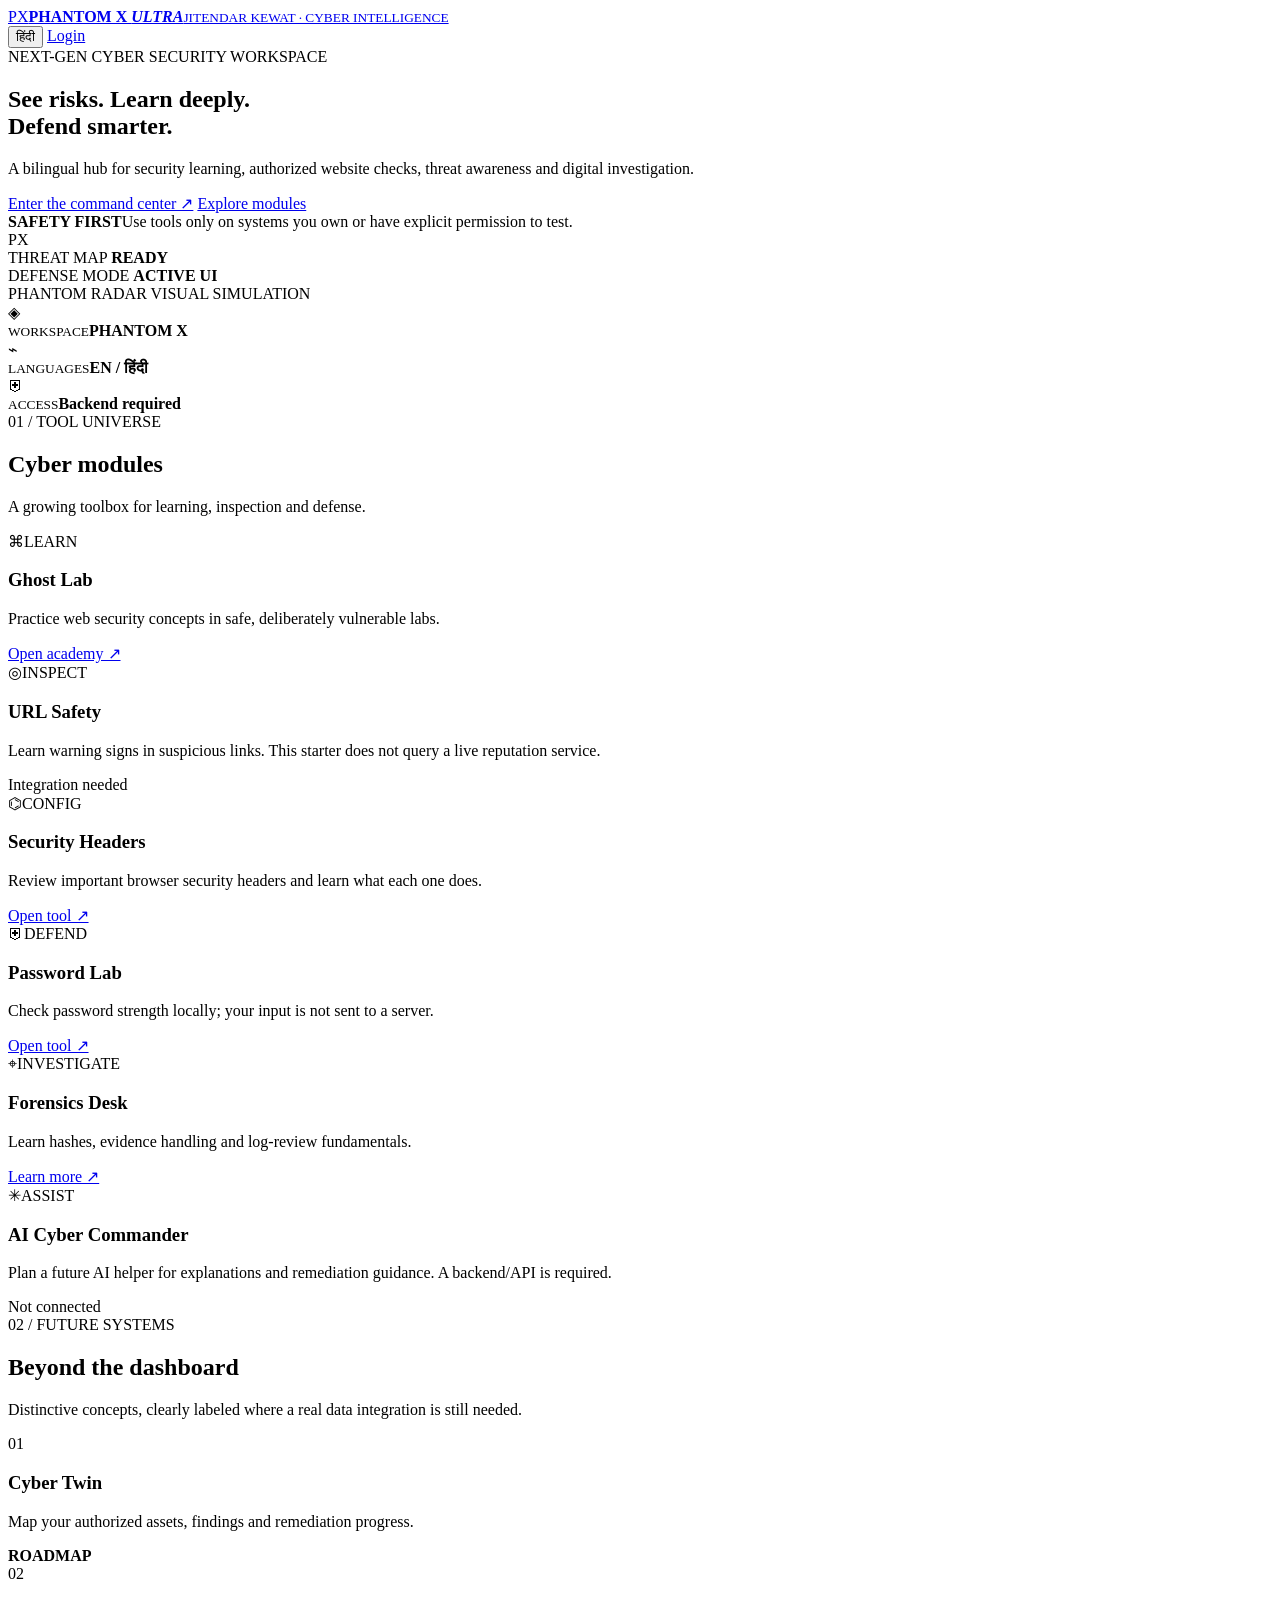
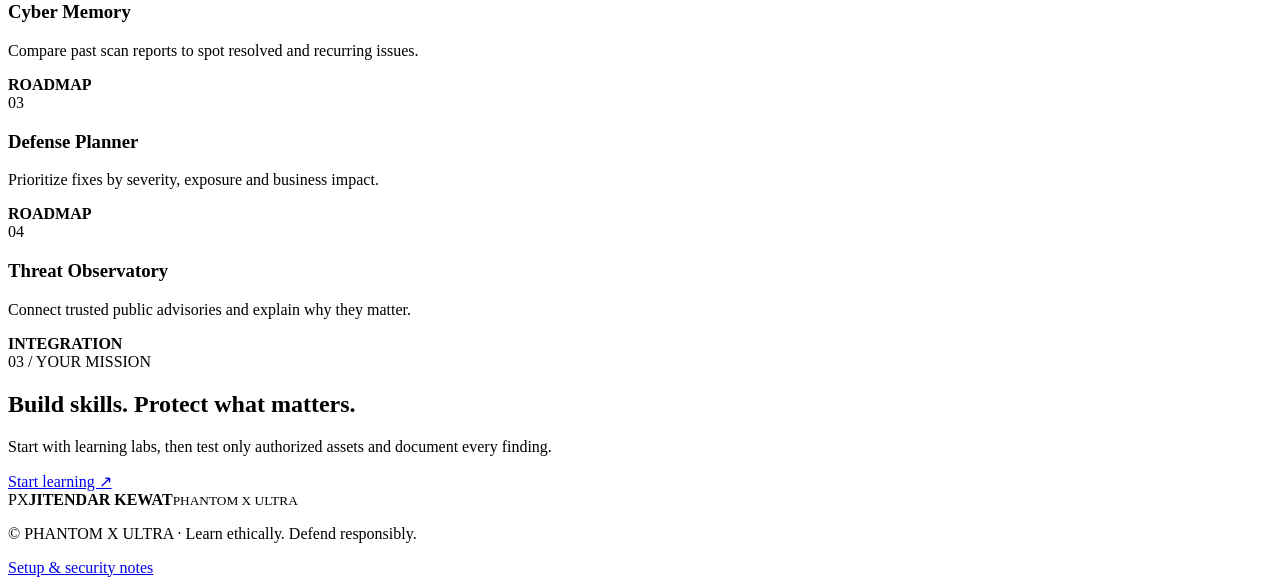
==== index.html @ da74acd2 "Add files via upload" ====
<!doctype html>
<html lang="en">
<head>
  <meta charset="utf-8">
  <meta name="viewport" content="width=device-width,initial-scale=1">
  <meta name="theme-color" content="#050909">
  <meta name="description" content="PHANTOM X ULTRA — bilingual cyber security learning and authorized testing workspace.">
  <title>PHANTOM X ULTRA | JITENDAR KEWAT</title>
  <link rel="stylesheet" href="css/style.css">
</head>
<body>
  <div class="scanlines" aria-hidden="true"></div>
  <header class="topbar">
    <a class="brand" href="index.html" aria-label="Phantom X home">
      <span class="brand-mark">PX</span><span><strong>PHANTOM X <em>ULTRA</em></strong><small>JITENDAR KEWAT · CYBER INTELLIGENCE</small></span>
    </a>
    <div class="top-actions">
      <button id="languageBtn" class="ghost" type="button">हिंदी</button>
      <a class="button button-outline" href="login.html" data-i18n="login">Login</a>
    </div>
  </header>

  <main>
    <section class="hero wrap">
      <div class="hero-copy">
        <div class="eyebrow"><span class="pulse"></span><span data-i18n="eyebrow">NEXT-GEN CYBER SECURITY WORKSPACE</span></div>
        <h1 data-i18n="heroTitle">See risks. Learn deeply.<br><span>Defend smarter.</span></h1>
        <p data-i18n="heroText">A bilingual hub for security learning, authorized website checks, threat awareness and digital investigation.</p>
        <div class="hero-actions">
          <a class="button button-primary" href="login.html" data-i18n="getStarted">Enter the command center ↗</a>
          <a class="button button-outline" href="#modules" data-i18n="explore">Explore modules</a>
        </div>
        <div class="notice"><b>SAFETY FIRST</b><span data-i18n="notice">Use tools only on systems you own or have explicit permission to test.</span></div>
      </div>
      <div class="orb-panel" aria-label="Decorative cyber globe">
        <div class="orbit orbit-one"></div><div class="orbit orbit-two"></div>
        <div class="globe"><div class="globe-grid"></div><span class="globe-core">PX</span></div>
        <div class="radar-sweep"></div><span class="node node-a"></span><span class="node node-b"></span><span class="node node-c"></span>
        <div class="floating-tag tag-a">THREAT MAP <b>READY</b></div>
        <div class="floating-tag tag-b">DEFENSE MODE <b>ACTIVE UI</b></div>
        <div class="orb-caption">PHANTOM RADAR <span>VISUAL SIMULATION</span></div>
      </div>
    </section>

    <section class="wrap status-grid" aria-label="Platform status">
      <article class="status-card"><span class="status-icon">◈</span><div><small data-i18n="workspace">WORKSPACE</small><strong>PHANTOM X</strong></div><span class="status-dot"></span></article>
      <article class="status-card"><span class="status-icon">⌁</span><div><small data-i18n="language">LANGUAGES</small><strong>EN / हिंदी</strong></div><span class="status-dot"></span></article>
      <article class="status-card"><span class="status-icon">⛨</span><div><small data-i18n="access">ACCESS</small><strong data-i18n="backendRequired">Backend required</strong></div><span class="status-dot amber"></span></article>
    </section>

    <section id="modules" class="wrap section">
      <div class="section-heading"><div><div class="eyebrow">01 / TOOL UNIVERSE</div><h2 data-i18n="modulesTitle">Cyber modules</h2></div><p data-i18n="modulesText">A growing toolbox for learning, inspection and defense.</p></div>
      <div class="module-grid">
        <article class="module-card featured"><div class="card-top"><span class="module-icon">⌘</span><span class="pill">LEARN</span></div><h3>Ghost Lab</h3><p data-i18n="ghostDesc">Practice web security concepts in safe, deliberately vulnerable labs.</p><a href="academy.html" class="text-link" data-i18n="openAcademy">Open academy ↗</a></article>
        <article class="module-card"><div class="card-top"><span class="module-icon">◎</span><span class="pill">INSPECT</span></div><h3>URL Safety</h3><p data-i18n="urlDesc">Learn warning signs in suspicious links. This starter does not query a live reputation service.</p><span class="text-link muted">Integration needed</span></article>
        <article class="module-card"><div class="card-top"><span class="module-icon">⌬</span><span class="pill">CONFIG</span></div><h3>Security Headers</h3><p data-i18n="headersDesc">Review important browser security headers and learn what each one does.</p><a href="tools.html#headers" class="text-link" data-i18n="openTool">Open tool ↗</a></article>
        <article class="module-card"><div class="card-top"><span class="module-icon">⛨</span><span class="pill">DEFEND</span></div><h3>Password Lab</h3><p data-i18n="passwordDesc">Check password strength locally; your input is not sent to a server.</p><a href="tools.html#password" class="text-link" data-i18n="openTool">Open tool ↗</a></article>
        <article class="module-card"><div class="card-top"><span class="module-icon">⌖</span><span class="pill">INVESTIGATE</span></div><h3>Forensics Desk</h3><p data-i18n="forensicsDesc">Learn hashes, evidence handling and log-review fundamentals.</p><a href="academy.html#forensics" class="text-link" data-i18n="learnMore">Learn more ↗</a></article>
        <article class="module-card"><div class="card-top"><span class="module-icon">✳</span><span class="pill">ASSIST</span></div><h3>AI Cyber Commander</h3><p data-i18n="aiDesc">Plan a future AI helper for explanations and remediation guidance. A backend/API is required.</p><span class="text-link muted">Not connected</span></article>
      </div>
    </section>

    <section class="wrap section future-section">
      <div class="section-heading"><div><div class="eyebrow">02 / FUTURE SYSTEMS</div><h2 data-i18n="futureTitle">Beyond the dashboard</h2></div><p data-i18n="futureText">Distinctive concepts, clearly labeled where a real data integration is still needed.</p></div>
      <div class="future-grid">
        <article class="future-card"><span>01</span><div><h3>Cyber Twin</h3><p data-i18n="twinDesc">Map your authorized assets, findings and remediation progress.</p></div><b>ROADMAP</b></article>
        <article class="future-card"><span>02</span><div><h3>Cyber Memory</h3><p data-i18n="memoryDesc">Compare past scan reports to spot resolved and recurring issues.</p></div><b>ROADMAP</b></article>
        <article class="future-card"><span>03</span><div><h3>Defense Planner</h3><p data-i18n="plannerDesc">Prioritize fixes by severity, exposure and business impact.</p></div><b>ROADMAP</b></article>
        <article class="future-card"><span>04</span><div><h3>Threat Observatory</h3><p data-i18n="threatDesc">Connect trusted public advisories and explain why they matter.</p></div><b>INTEGRATION</b></article>
      </div>
    </section>

    <section class="wrap callout"><div><div class="eyebrow">03 / YOUR MISSION</div><h2 data-i18n="missionTitle">Build skills. Protect what matters.</h2><p data-i18n="missionText">Start with learning labs, then test only authorized assets and document every finding.</p></div><a class="button button-primary" href="academy.html" data-i18n="startLearning">Start learning ↗</a></section>
  </main>
  <footer class="wrap footer"><div class="brand small-brand"><span class="brand-mark">PX</span><span><strong>JITENDAR KEWAT</strong><small>PHANTOM X ULTRA</small></span></div><p>© <span id="year"></span> PHANTOM X ULTRA · <span data-i18n="footerText">Learn ethically. Defend responsibly.</span></p><a href="README.html">Setup & security notes</a></footer>
  <script src="js/app.js"></script>
</body>
</html>
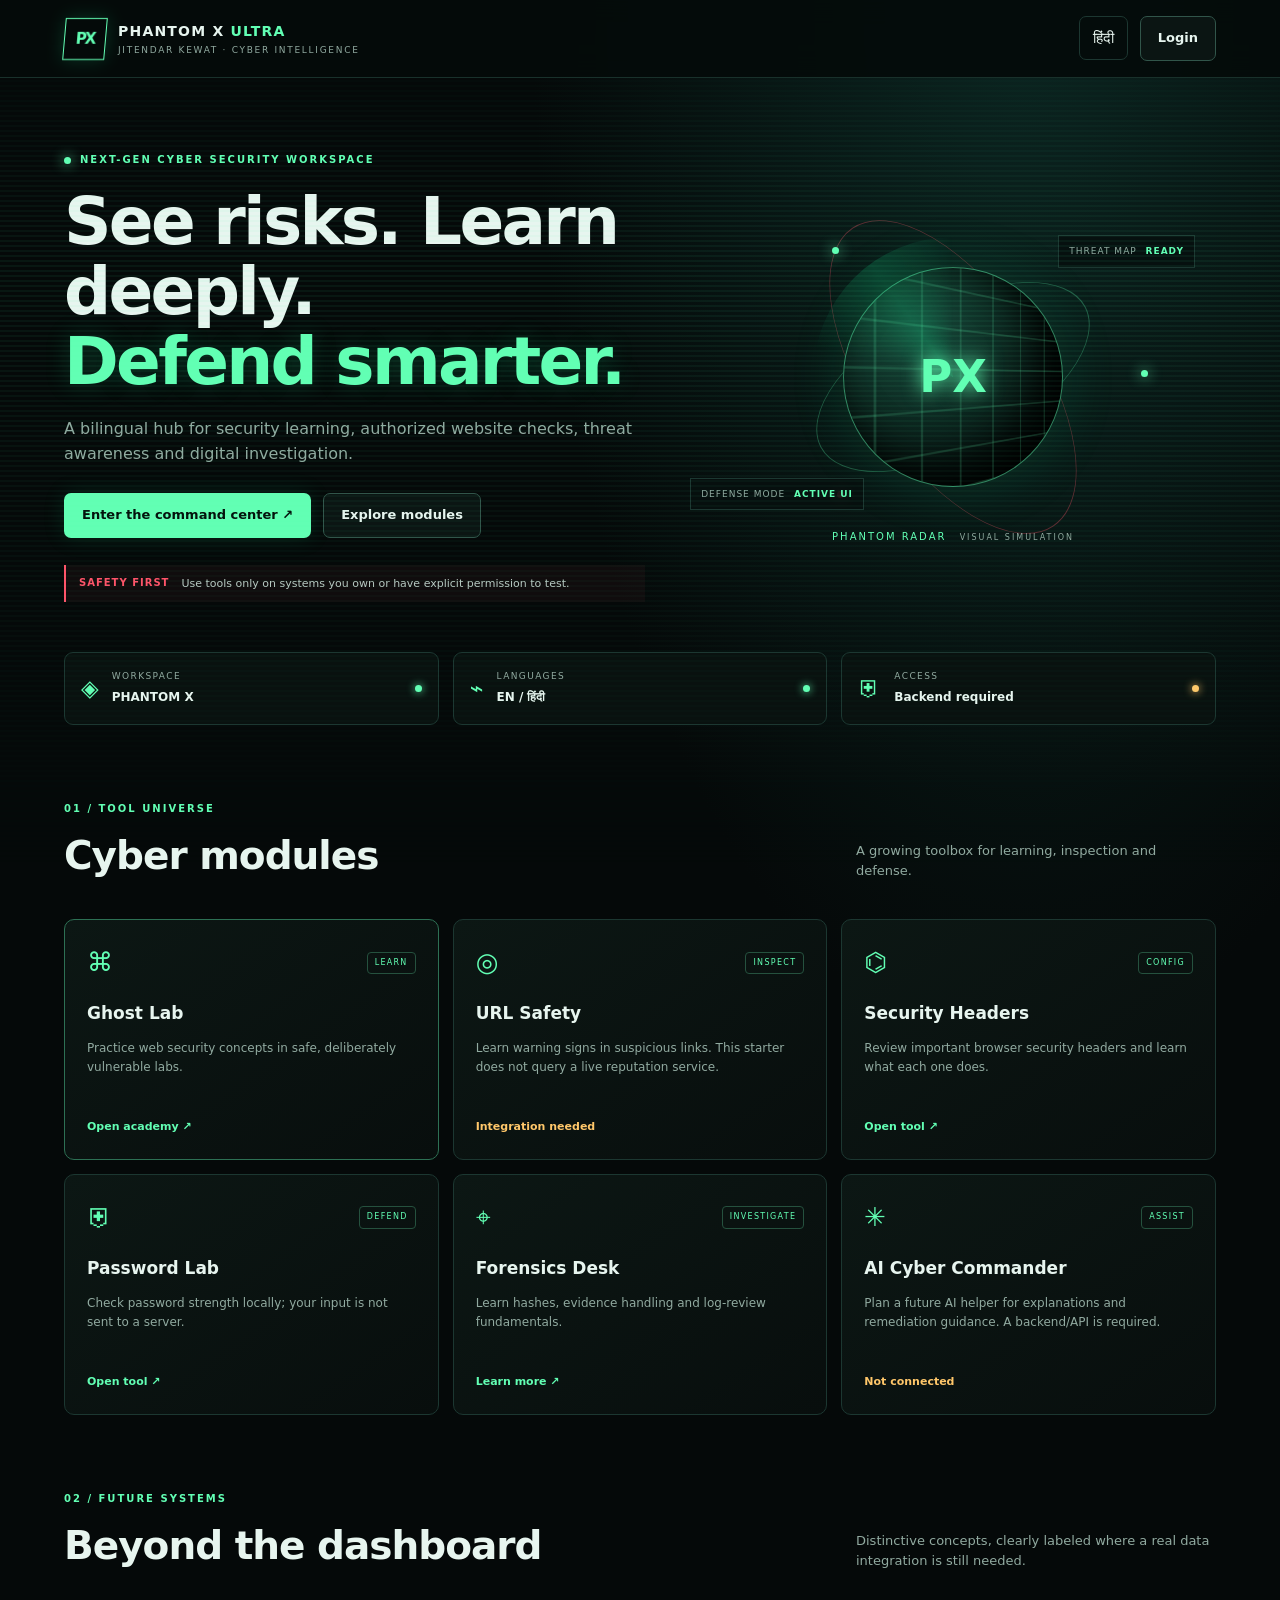
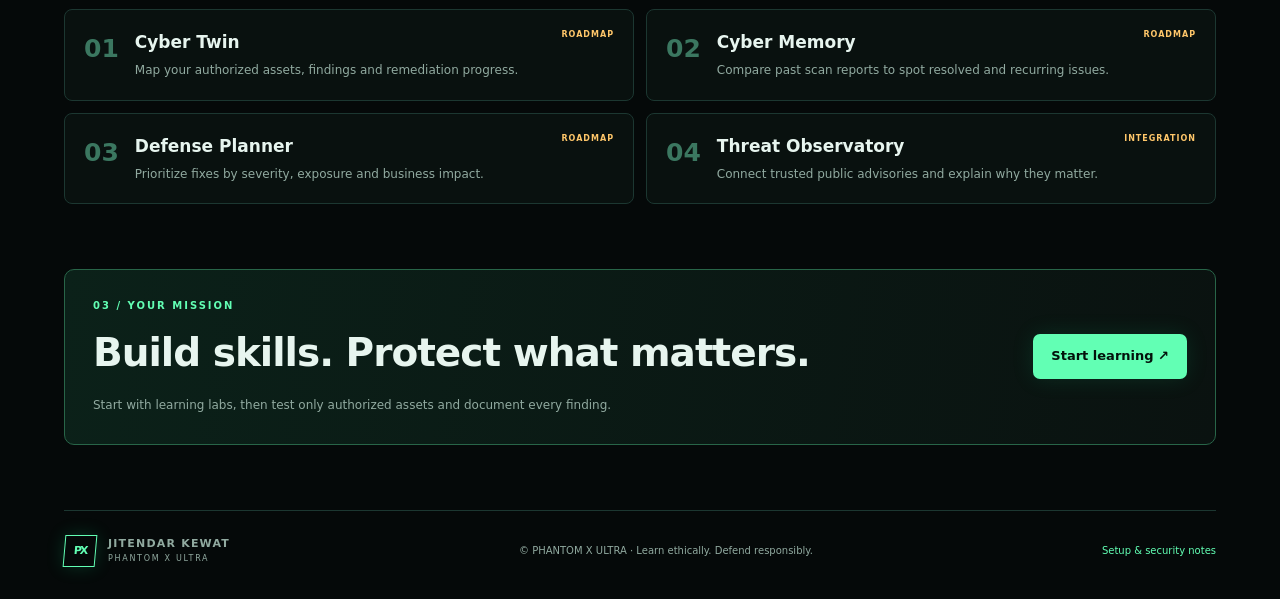
==== commit 8853747f: "Update index.html" ====
--- a/index.html
+++ b/index.html
@@ -6,7 +6,7 @@
   <meta name="theme-color" content="#050909">
   <meta name="description" content="PHANTOM X ULTRA — bilingual cyber security learning and authorized testing workspace.">
   <title>PHANTOM X ULTRA | JITENDAR KEWAT</title>
-  <link rel="stylesheet" href="css/style.css">
+  <link rel="stylesheet" href="./style.css">
 </head>
 <body>
   <div class="scanlines" aria-hidden="true"></div>
--- a/style.css
+++ b/style.css
@@ -0,0 +1 @@
+:root{--bg:#050909;--panel:#0a1312;--panel2:#0d1917;--line:#1c3731;--green:#62ffb4;--green2:#16d887;--red:#ff5369;--text:#e7f5ef;--muted:#91aaa0;--amber:#ffc76a}*{box-sizing:border-box}html{scroll-behavior:smooth}body{margin:0;background:radial-gradient(ellipse at 80% 0%,#0b2420 0,transparent 34%),var(--bg);color:var(--text);font:15px/1.6 Inter,ui-sans-serif,system-ui,-apple-system,"Segoe UI",sans-serif;min-height:100vh}a{color:inherit;text-decoration:none}button,input{font:inherit}.scanlines{pointer-events:none;position:fixed;inset:0;z-index:5;opacity:.12;background:repeating-linear-gradient(0deg,transparent 0 3px,#4effb0 4px,transparent 5px);mask-image:linear-gradient(transparent,#000 30%,transparent)}.topbar{height:78px;border-bottom:1px solid #19312b;background:#050b0aeb;display:flex;align-items:center;justify-content:space-between;padding:0 max(5vw,20px);position:relative;z-index:10;backdrop-filter:blur(12px)}.brand{display:flex;align-items:center;gap:12px}.brand-mark{display:grid;place-items:center;width:42px;height:42px;border:1px solid var(--green);color:var(--green);font-weight:900;letter-spacing:-2px;box-shadow:0 0 18px #16d88730;transform:skew(-5deg)}.brand strong{display:block;letter-spacing:1.2px;font-size:14px}.brand em{font-style:normal;color:var(--green)}.brand small{display:block;font-size:9px;letter-spacing:1.7px;color:var(--muted)}.top-actions{display:flex;align-items:center;gap:12px}.ghost{background:transparent;border:1px solid var(--line);color:var(--text);padding:9px 13px;border-radius:7px;cursor:pointer}.button{display:inline-flex;justify-content:center;align-items:center;padding:11px 17px;border-radius:7px;font-weight:750;font-size:13px;border:1px solid transparent;cursor:pointer}.button-primary{background:var(--green);color:#03110b;box-shadow:0 0 22px #16d88720}.button-primary:hover{background:#a0ffd2}.button-outline{border-color:#31554a;background:#0b1513}.wrap{width:min(1160px,90%);margin-inline:auto}.hero{display:grid;grid-template-columns:1.05fr .95fr;gap:45px;align-items:center;padding-top:74px;padding-bottom:42px;min-height:480px}.eyebrow{color:var(--green);font-size:10px;letter-spacing:2px;font-weight:800;display:flex;align-items:center;gap:9px}.pulse{width:7px;height:7px;background:var(--green);border-radius:50%;box-shadow:0 0 13px var(--green);animation:pulse 1.4s infinite}@keyframes pulse{50%{opacity:.3;box-shadow:0 0 2px var(--green)}}h1{font-size:clamp(38px,5.4vw,66px);line-height:1.06;letter-spacing:-2.7px;margin:19px 0}h1 span{color:var(--green);text-shadow:0 0 24px #16d88735}.hero-copy>p,.lead{color:var(--muted);max-width:590px;font-size:16px}.hero-actions{display:flex;gap:12px;flex-wrap:wrap;margin-top:26px}.notice{display:flex;gap:12px;align-items:flex-start;border-left:2px solid var(--red);padding:10px 13px;background:#ff53690b;margin-top:27px;color:#b7c8c1;font-size:11px}.notice b{color:var(--red);white-space:nowrap;font-size:10px;letter-spacing:1px}.orb-panel{height:350px;position:relative;display:grid;place-items:center;overflow:hidden}.globe{width:220px;height:220px;border-radius:50%;border:1px solid #62ffb477;background:radial-gradient(circle at 35% 30%,#164a3b,#071411 65%);box-shadow:inset -20px -15px 40px #000,0 0 55px #16d88725;position:relative;display:grid;place-items:center;overflow:hidden}.globe-grid{position:absolute;inset:-30%;border:1px solid #62ffb455;border-radius:50%;background:repeating-linear-gradient(0deg,transparent 0 20px,#62ffb428 21px 22px,transparent 23px 40px),repeating-linear-gradient(90deg,transparent 0 20px,#62ffb428 21px 22px,transparent 23px 40px);transform:perspective(180px) rotateY(24deg);animation:rotate 18s linear infinite}.globe-core{color:var(--green);font-size:45px;font-weight:900;text-shadow:0 0 20px var(--green);z-index:1}@keyframes rotate{to{transform:perspective(180px) rotateY(384deg)}}.orbit{position:absolute;border:1px solid #62ffb44a;border-radius:50%;width:300px;height:300px;transform:rotate(-28deg) scaleY(.48)}.orbit-two{width:360px;height:360px;transform:rotate(56deg) scaleY(.48);border-color:#ff536959}.radar-sweep{position:absolute;width:280px;height:280px;border-radius:50%;background:conic-gradient(from 0deg,transparent 0 78%,#16d88732 90%,transparent);animation:rotate 6s linear infinite}.node{position:absolute;width:7px;height:7px;border-radius:50%;background:var(--green);box-shadow:0 0 14px var(--green)}.node-a{top:45px;left:27%}.node-b{right:13%;top:48%}.node-c{bottom:54px;left:28%;background:var(--red);box-shadow:0 0 14px var(--red)}.floating-tag{position:absolute;font-size:9px;letter-spacing:1px;border:1px solid var(--line);background:#07100fe8;padding:8px 10px;color:var(--muted)}.floating-tag b{color:var(--green);margin-left:5px}.tag-a{top:33px;right:4%}.tag-b{bottom:42px;left:0}.orb-caption{position:absolute;bottom:7px;font-size:10px;letter-spacing:2px;color:var(--green)}.orb-caption span{color:var(--muted);font-size:8px;margin-left:8px}.status-grid{display:grid;grid-template-columns:repeat(3,1fr);gap:14px;margin-top:8px}.status-card{display:flex;align-items:center;gap:13px;padding:16px;background:#09110f;border:1px solid var(--line);border-radius:9px}.status-icon{font-size:23px;color:var(--green)}.status-card small{display:block;font-size:9px;letter-spacing:1.4px;color:var(--muted)}.status-card strong{font-size:12px}.status-dot{width:7px;height:7px;background:var(--green);border-radius:50%;margin-left:auto;box-shadow:0 0 9px var(--green)}.status-dot.amber{background:var(--amber);box-shadow:0 0 9px var(--amber)}.section{padding-top:76px}.section-heading{display:flex;align-items:end;justify-content:space-between;gap:25px;margin-bottom:24px}.section-heading h2,.callout h2{font-size:clamp(27px,3.5vw,39px);letter-spacing:-1px;margin:8px 0}.section-heading>p{max-width:360px;color:var(--muted);font-size:13px}.module-grid{display:grid;grid-template-columns:repeat(3,1fr);gap:14px}.module-card{padding:22px;background:linear-gradient(145deg,#0c1714,#080e0d);border:1px solid var(--line);border-radius:10px;transition:.25s}.module-card:hover{border-color:#4c9d7c;transform:translateY(-3px);box-shadow:0 12px 32px #0005}.module-card.featured{border-color:#2d7054}.card-top{display:flex;justify-content:space-between;align-items:center}.module-icon{font-size:26px;color:var(--green)}.pill{font-size:8px;letter-spacing:1.3px;color:var(--green);border:1px solid #25513e;padding:4px 7px;border-radius:4px}.module-card h3,.future-card h3{margin:16px 0 7px;font-size:17px}.module-card p,.future-card p{font-size:12px;color:var(--muted);min-height:57px}.text-link{display:inline-block;color:var(--green);font-size:11px;font-weight:800;margin-top:10px}.text-link.muted{color:var(--amber)}.future-section{padding-bottom:65px}.future-grid{display:grid;grid-template-columns:repeat(2,1fr);gap:12px}.future-card{display:flex;gap:16px;align-items:flex-start;padding:19px;border:1px solid var(--line);border-radius:8px;background:#09110f}.future-card>span{font-size:25px;color:#3b7760;font-weight:900}.future-card h3{margin:0}.future-card p{margin:5px 0 0;min-height:0}.future-card>b{font-size:8px;letter-spacing:1px;color:var(--amber);margin-left:auto;white-space:nowrap}.callout{padding:28px;border:1px solid #286548;background:linear-gradient(100deg,#0b2119,#0a1210);border-radius:10px;display:flex;align-items:center;justify-content:space-between;gap:20px;margin-bottom:65px}.callout p{color:var(--muted);font-size:12px;margin-bottom:0}.footer{padding:22px 0 30px;border-top:1px solid var(--line);display:flex;align-items:center;justify-content:space-between;gap:16px;color:var(--muted);font-size:10px}.footer>a{color:var(--green)}.small-brand .brand-mark{width:32px;height:32px;font-size:11px}.small-brand strong{font-size:11px}.small-brand small{font-size:8px}.auth-body{background:radial-gradient(ellipse at 50% 35%,#0c2a20,transparent 55%),var(--bg)}.auth-wrap{min-height:calc(100vh - 140px);display:grid;place-items:center;padding:40px 20px}.auth-card{width:min(450px,100%);border:1px solid #234b3b;background:#08110ff2;padding:30px;border-radius:13px;box-shadow:0 25px 80px #0007}.auth-symbol{font-size:40px;color:var(--green);margin-top:25px}.auth-card h1{font-size:35px;letter-spacing:-1px}.auth-card>p{font-size:13px;color:var(--muted)}.backend-warning{padding:14px;background:#ffc76a0c;border:1px solid #71592b;border-radius:7px;margin:20px 0}.backend-warning strong{color:var(--amber);font-size:10px;letter-spacing:1.2px}.backend-warning p{font-size:12px;color:#c5c9b9;margin-bottom:0}.auth-card form label,.tool-panel label{display:block;font-size:11px;color:var(--muted);margin:14px 0 6px}.auth-card input,.tool-panel input{width:100%;padding:12px;background:#050a09;border:1px solid #294137;border-radius:6px;color:var(--text);outline:none}.auth-card input:focus,.tool-panel input:focus{border-color:var(--green)}input:disabled,button:disabled{opacity:.5;cursor:not-allowed}.full{width:100%;margin-top:18px}.small-note{font-size:10px!important;color:#80968d!important}.page-main{padding-top:55px;padding-bottom:65px}.page-main h1{font-size:clamp(36px,5vw,52px)}.tool-panel{padding:23px;margin:22px 0;border:1px solid var(--line);border-radius:10px;background:#09120f}.tool-panel h2{font-size:20px}.tool-panel>p{font-size:12px;color:var(--muted)}.inline-form{display:flex;gap:10px}.inline-form input{flex:1;min-width:0}.meter{height:5px;background:#1a2b25;border-radius:9px;margin-top:16px;overflow:hidden}.meter span{display:block;width:0;height:100%;background:var(--green);transition:width .25s}.result{font-size:12px;color:var(--green);overflow-wrap:anywhere}.check-list{list-style:none;padding:0}.check-list li{padding:13px 0;border-bottom:1px solid var(--line);display:flex;gap:20px;justify-content:space-between;flex-wrap:wrap}.check-list code{color:var(--green)}.check-list span{color:var(--muted);font-size:12px}.lesson-grid{display:grid;grid-template-columns:repeat(3,1fr);gap:14px;margin:30px 0}.lesson-grid .module-card p{min-height:0}@media(max-width:800px){.hero{grid-template-columns:1fr;padding-top:48px;gap:10px}.hero-copy{order:1}.orb-panel{order:0;height:280px}.globe{width:175px;height:175px}.orbit{width:250px;height:250px}.orbit-two{width:290px;height:290px}.radar-sweep{width:230px;height:230px}.module-grid{grid-template-columns:repeat(2,1fr)}.section-heading{align-items:start;flex-direction:column;gap:0}.status-grid{gap:8px}.status-card{padding:11px;gap:7px}.status-card strong{font-size:10px}.lesson-grid{grid-template-columns:repeat(2,1fr)}}@media(max-width:520px){.topbar{height:68px;padding-inline:5%}.brand strong{font-size:11px}.brand small{font-size:7px;letter-spacing:1px}.brand-mark{width:35px;height:35px}.top-actions{gap:6px}.top-actions .button{padding:8px;font-size:11px}.hero{padding-top:36px}.hero-actions .button{width:100%}.status-grid{grid-template-columns:1fr}.status-card{padding:12px}.module-grid,.future-grid,.lesson-grid{grid-template-columns:1fr}.module-card p{min-height:0}.future-card{gap:10px}.future-card>b{font-size:7px}.callout{align-items:flex-start;flex-direction:column;padding:22px}.callout .button{width:100%}.footer{align-items:flex-start;flex-direction:column;gap:8px}.auth-card{padding:23px}.inline-form{flex-direction:column}.inline-form .button{width:100%}.check-list li{display:block}.check-list span{display:block;margin-top:5px}}
